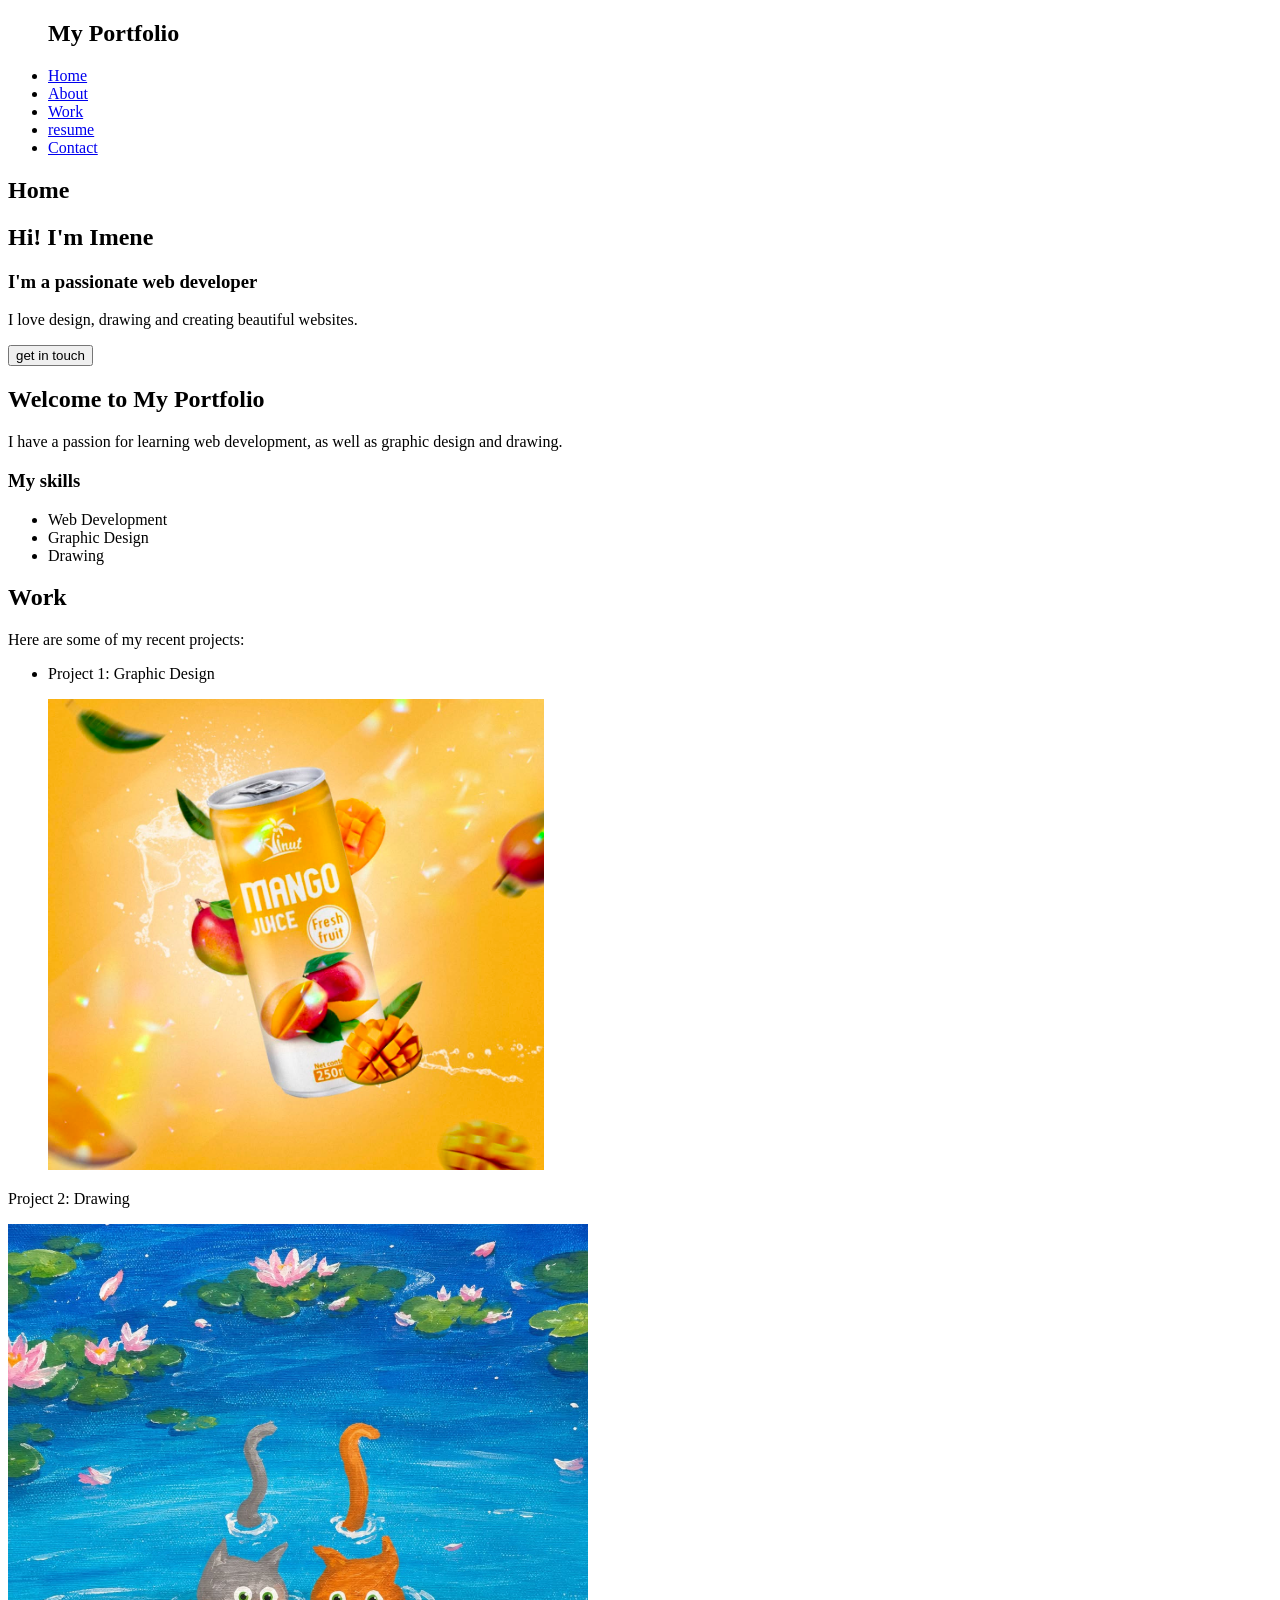
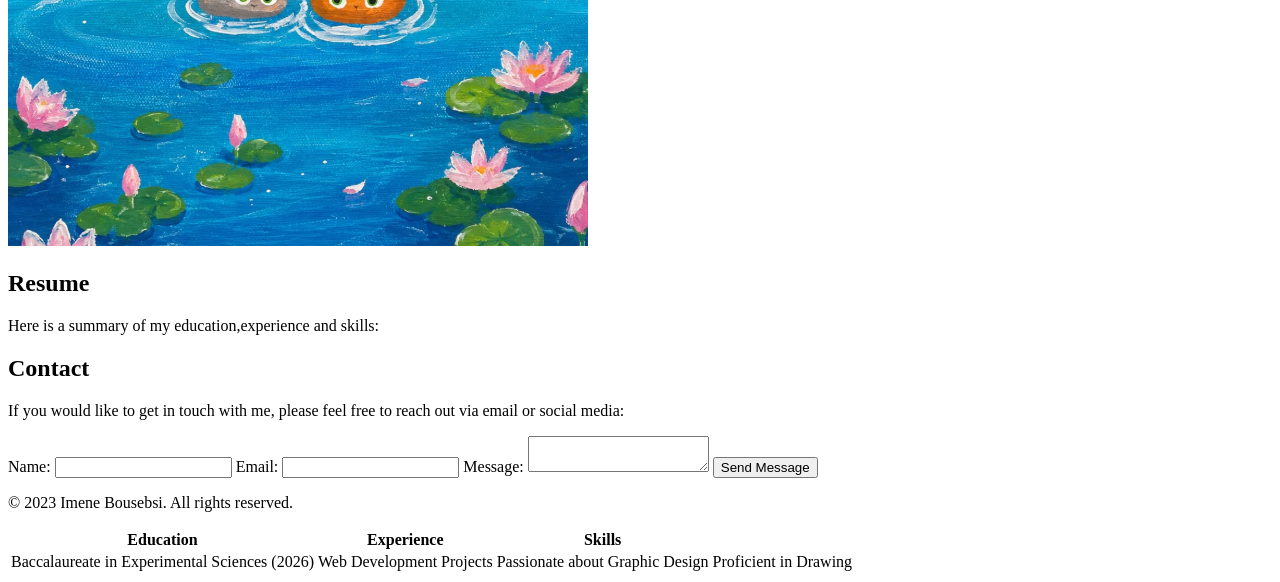
==== html.project.1/index.html @ 0d36a6d7 "Add initial portfolio website structure with sections for Home, Work, Resume, and Contact" ====
<!doctype html>
<html lang="en">
  <head>
    <meta charset="UTF-8" />
    <meta name="viewport" content="width=device-width, initial-scale=1.0" />
    <title>My Portfolio</title>
  </head>
  <body>
    <header>
      <nav>
        <ul>
          <h1>My Portfolio</h1>
          <li><a href="#">Home</a></li>
          <li><a href="#">About</a></li>
          <li><a href="#">Work</a></li>
          <li><a href="#">resume</a></li>
          <li><a href="#">Contact</a></li>
        </ul>
      </nav>
    </header>
    <main>
      <section>
        <h2>Home</h2>
        <h2>Hi! I'm Imene</h2>
        <h3>I'm a passionate web developer</h3>
        <p>I love design, drawing and creating beautiful websites.</p>
        <button>get in touch</button>
      </section>

      <section>
        <h2>Welcome to My Portfolio</h2>
        <p>I have a passion for learning web development, as well as graphic design and drawing.

        </p>
        <h3>My skills</h3>
        <ul>
          <li>Web Development</li>
          <li>Graphic Design</li>
          <li>Drawing</li>
        </ul>
      </section>
      <section>
        <h2>Work</h2>
        <article>
          <p>Here are some of my recent projects:</p>
          <ul>
            <li>
              <p>Project 1: Graphic Design</p>
              <img src="design.png" alt="Graphic Design Project" />
            </li>
          </ul>
          <p>Project 2: Drawing</p>
          <img src="drawing.png" alt="Drawing Project" />
        </article>
      </section>
      <section>
        <h2>Resume</h2>
        <p>Here is a summary of my education,experience and skills:</p>
        
          <table>
            
            <thead>
              <th>Education</th>
              <th>Experience</th>
              <th>Skills</th>
            </thead>
            <tr>
              <td>Baccalaureate in Experimental Sciences (2026)</td>
              <td>Web Development Projects</td>
              <td>Passionate about Graphic Design</td>
              <td>Proficient in Drawing</td>
            </tr>
      </section>
      <section>
        <h2>Contact</h2>
        <p>If you would like to get in touch with me, please feel free to reach out via email or social media:</p>
        <form>
          <label for="name">Name:</label>
          <input type="text" id="name" name="name" required="imen bousebsi">
          
          <label for="email">Email:</label>
          <input type="email" id="email" name="email" required>
          
          <label for="message">Message:</label>
          <textarea id="message" name="message" required></textarea>
          
          <button type="submit">Send Message</button>
        </form>
      </section>
    </main>
    <footer>
      <p>&copy; 2023 Imene Bousebsi. All rights reserved.</p>
    </footer>
  </body>
</html>
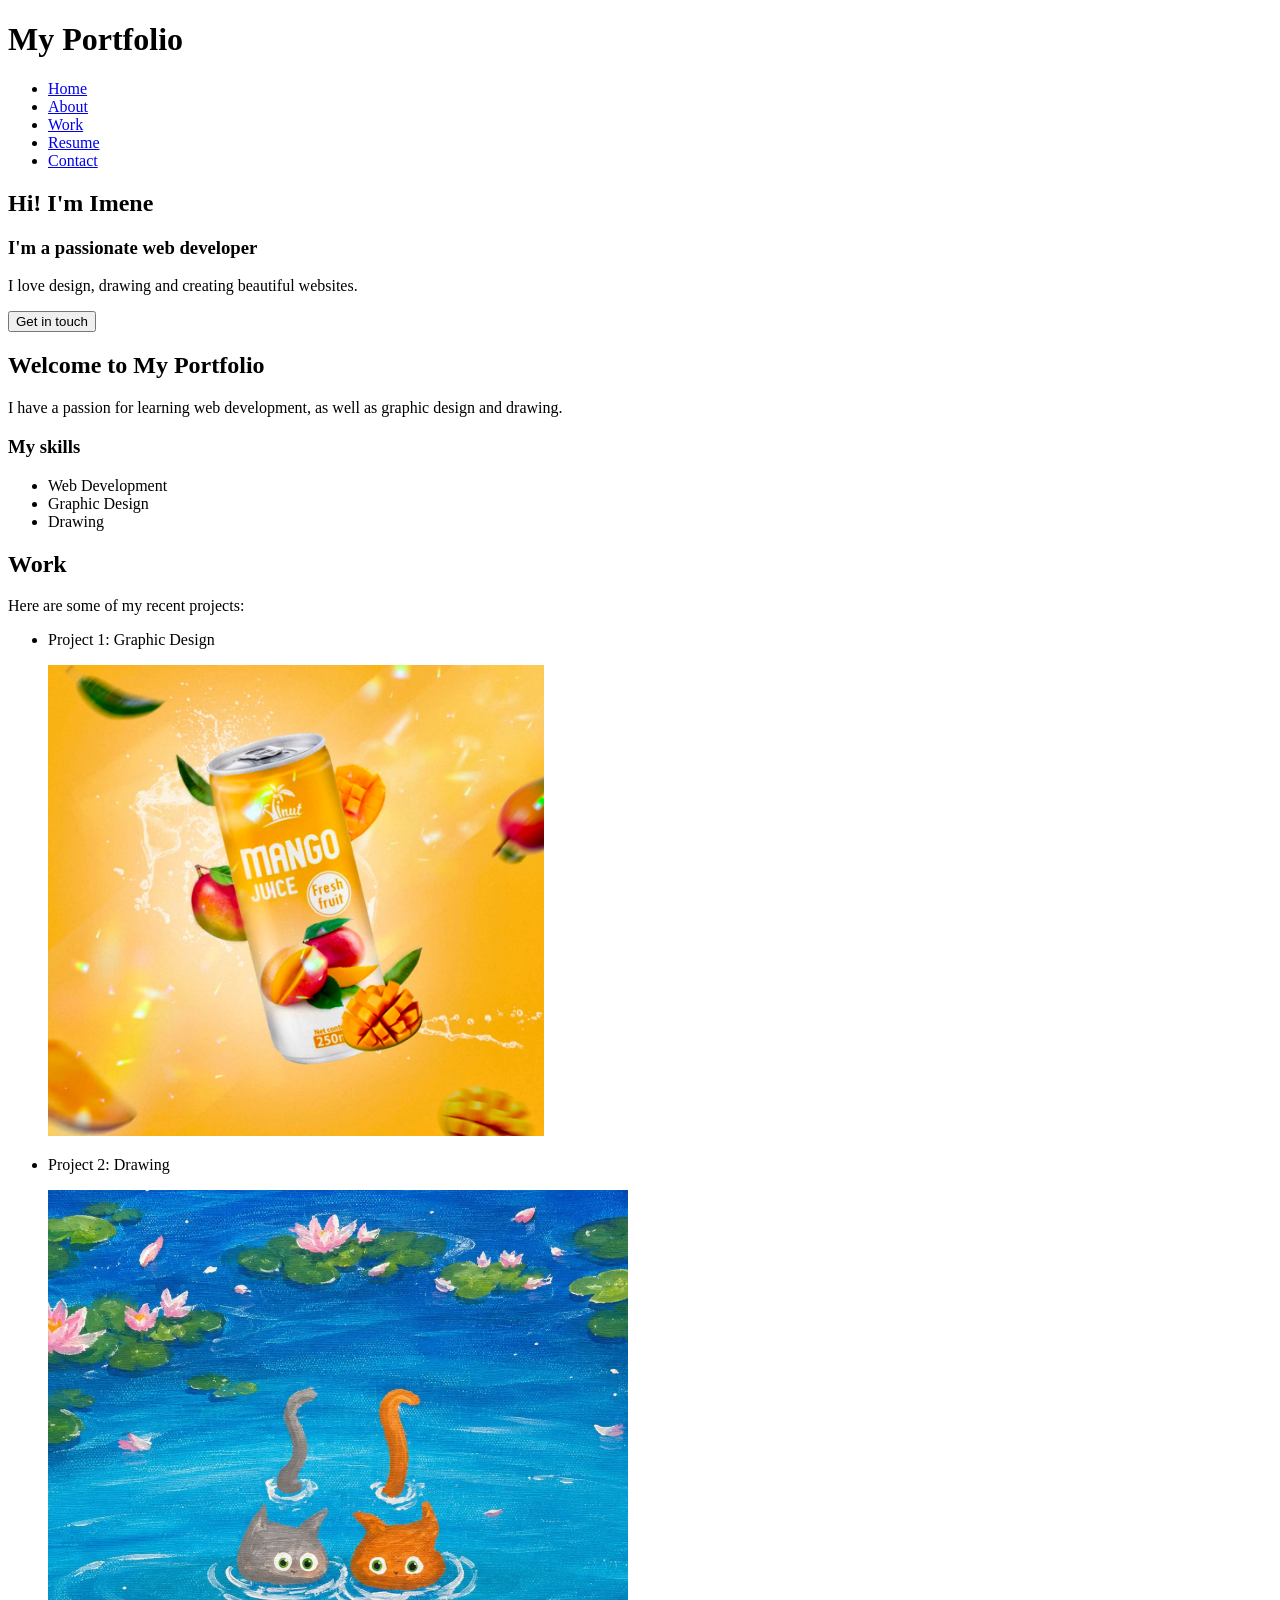
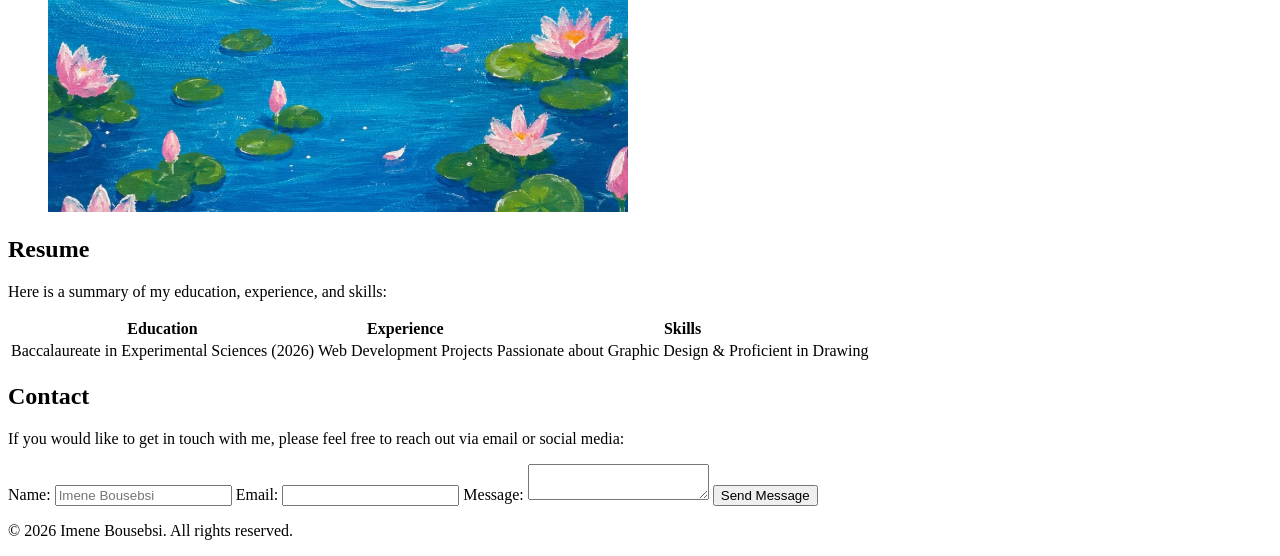
==== commit dfced3ad: "Refactor index.html for improved structure and consistency, including section IDs and updated conten" ====
--- a/html.project.1/index.html
+++ b/html.project.1/index.html
@@ -7,30 +7,33 @@
   </head>
   <body>
     <header>
+      <h1>My Portfolio</h1>
       <nav>
         <ul>
-          <h1>My Portfolio</h1>
-          <li><a href="#">Home</a></li>
-          <li><a href="#">About</a></li>
-          <li><a href="#">Work</a></li>
-          <li><a href="#">resume</a></li>
-          <li><a href="#">Contact</a></li>
+          <li><a href="#home">Home</a></li>
+          <li><a href="#about">About</a></li>
+          <li><a href="#work">Work</a></li>
+          <li><a href="#resume">Resume</a></li>
+          <li><a href="#contact">Contact</a></li>
         </ul>
       </nav>
     </header>
+
     <main>
-      <section>
-        <h2>Home</h2>
+      <!-- Home Section -->
+      <section id="home">
         <h2>Hi! I'm Imene</h2>
         <h3>I'm a passionate web developer</h3>
         <p>I love design, drawing and creating beautiful websites.</p>
-        <button>get in touch</button>
+        <button type="button">Get in touch</button>
       </section>
 
-      <section>
+      <!-- About Section -->
+      <section id="about">
         <h2>Welcome to My Portfolio</h2>
-        <p>I have a passion for learning web development, as well as graphic design and drawing.
-
+        <p>
+          I have a passion for learning web development, as well as graphic
+          design and drawing.
         </p>
         <h3>My skills</h3>
         <ul>
@@ -39,57 +42,75 @@
           <li>Drawing</li>
         </ul>
       </section>
-      <section>
+
+      <!-- Work Section -->
+      <section id="work">
         <h2>Work</h2>
-        <article>
-          <p>Here are some of my recent projects:</p>
-          <ul>
-            <li>
-              <p>Project 1: Graphic Design</p>
-              <img src="design.png" alt="Graphic Design Project" />
-            </li>
-          </ul>
-          <p>Project 2: Drawing</p>
-          <img src="drawing.png" alt="Drawing Project" />
-        </article>
+        <p>Here are some of my recent projects:</p>
+        <ul>
+          <li>
+            <p>Project 1: Graphic Design</p>
+            <img src="design.png" alt="Graphic Design Project" />
+          </li>
+          <li>
+            <p>Project 2: Drawing</p>
+            <img src="drawing.png" alt="Drawing Project" />
+          </li>
+        </ul>
       </section>
-      <section>
+
+      <!-- Resume Section -->
+      <section id="resume">
         <h2>Resume</h2>
-        <p>Here is a summary of my education,experience and skills:</p>
-        
-          <table>
-            
-            <thead>
+        <p>Here is a summary of my education, experience, and skills:</p>
+        <table>
+          <thead>
+            <tr>
               <th>Education</th>
               <th>Experience</th>
               <th>Skills</th>
-            </thead>
+            </tr>
+          </thead>
+          <tbody>
             <tr>
               <td>Baccalaureate in Experimental Sciences (2026)</td>
               <td>Web Development Projects</td>
-              <td>Passionate about Graphic Design</td>
-              <td>Proficient in Drawing</td>
+              <td>Passionate about Graphic Design & Proficient in Drawing</td>
             </tr>
+          </tbody>
+        </table>
       </section>
-      <section>
+
+      <!-- Contact Section -->
+      <section id="contact">
         <h2>Contact</h2>
-        <p>If you would like to get in touch with me, please feel free to reach out via email or social media:</p>
+        <p>
+          If you would like to get in touch with me, please feel free to reach
+          out via email or social media:
+        </p>
         <form>
           <label for="name">Name:</label>
-          <input type="text" id="name" name="name" required="imen bousebsi">
-          
+          <input
+            type="text"
+            id="name"
+            name="name"
+            placeholder="Imene Bousebsi"
+            required
+          />
+
           <label for="email">Email:</label>
-          <input type="email" id="email" name="email" required>
-          
+          <input type="email" id="email" name="email" required />
+
           <label for="message">Message:</label>
           <textarea id="message" name="message" required></textarea>
-          
+
           <button type="submit">Send Message</button>
         </form>
       </section>
     </main>
+
     <footer>
-      <p>&copy; 2023 Imene Bousebsi. All rights reserved.</p>
+      <p>&copy; 2026 Imene Bousebsi. All rights reserved.</p>
     </footer>
   </body>
 </html>
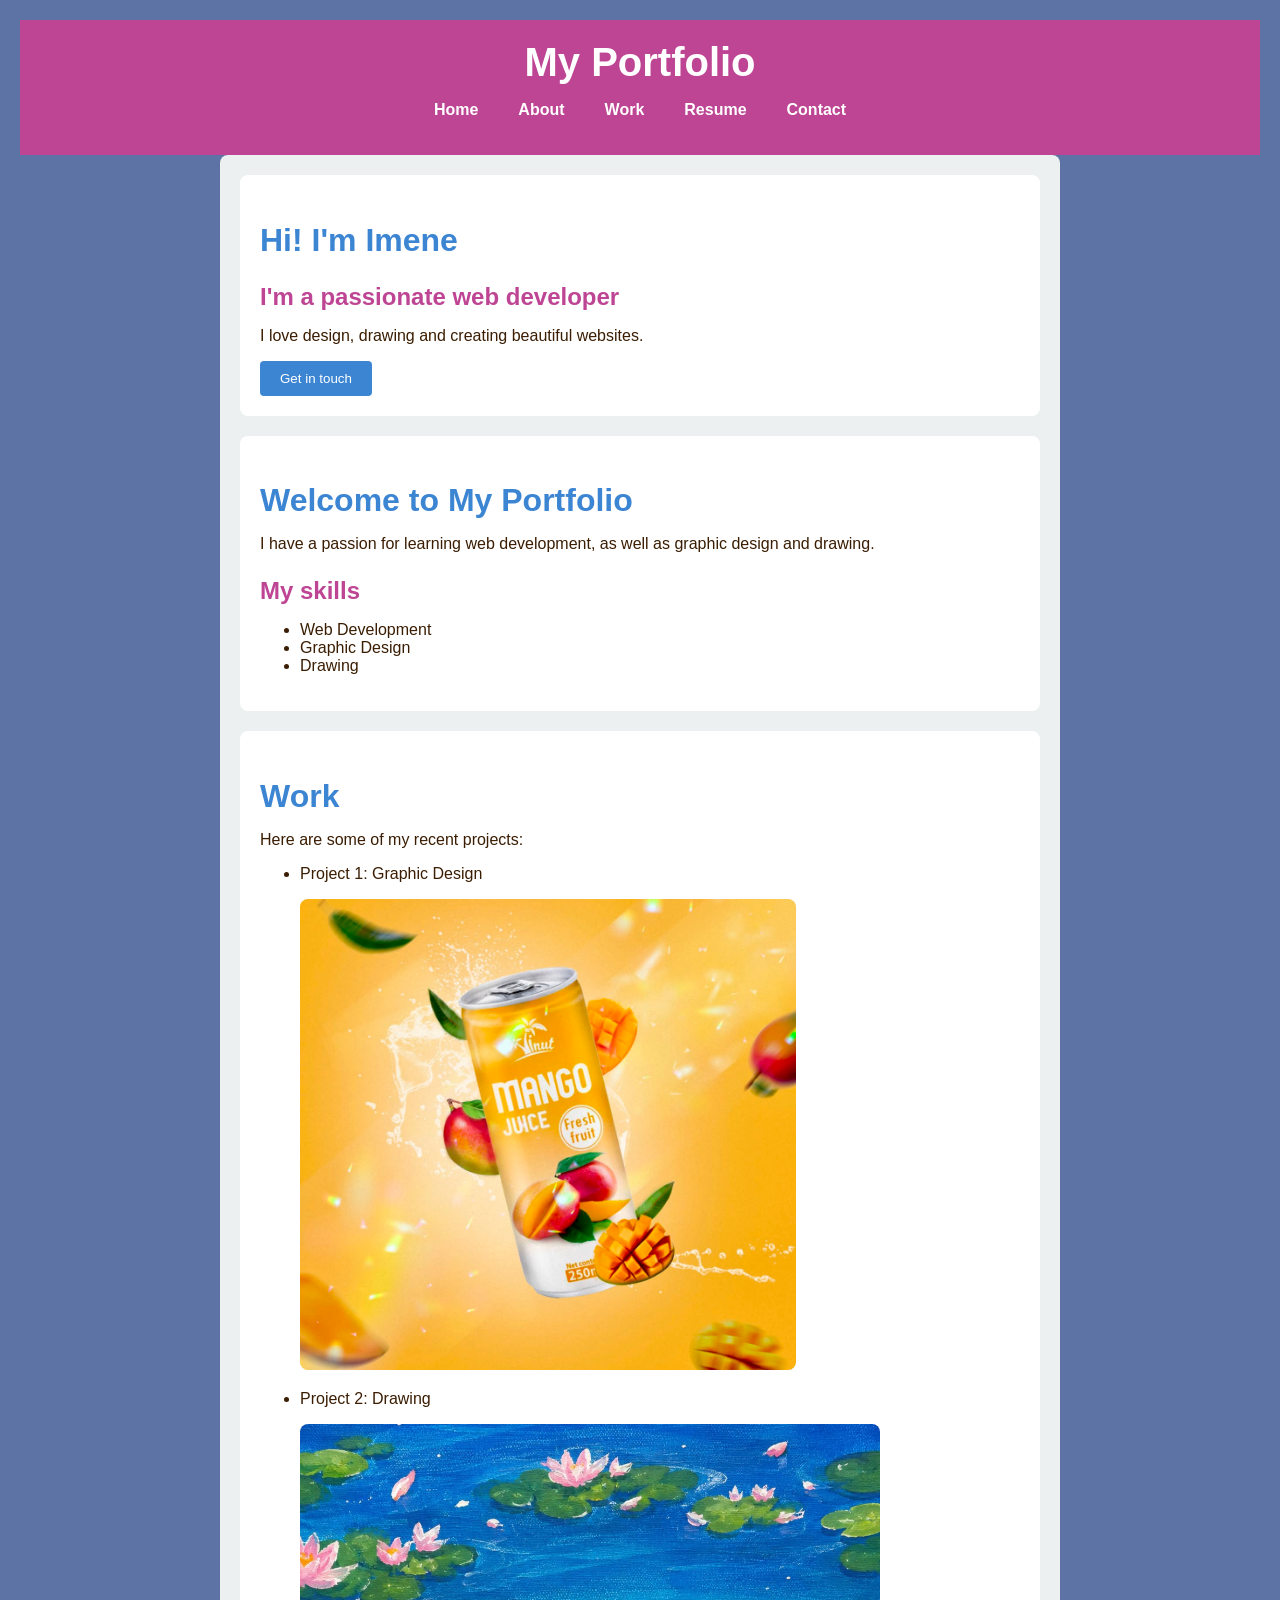
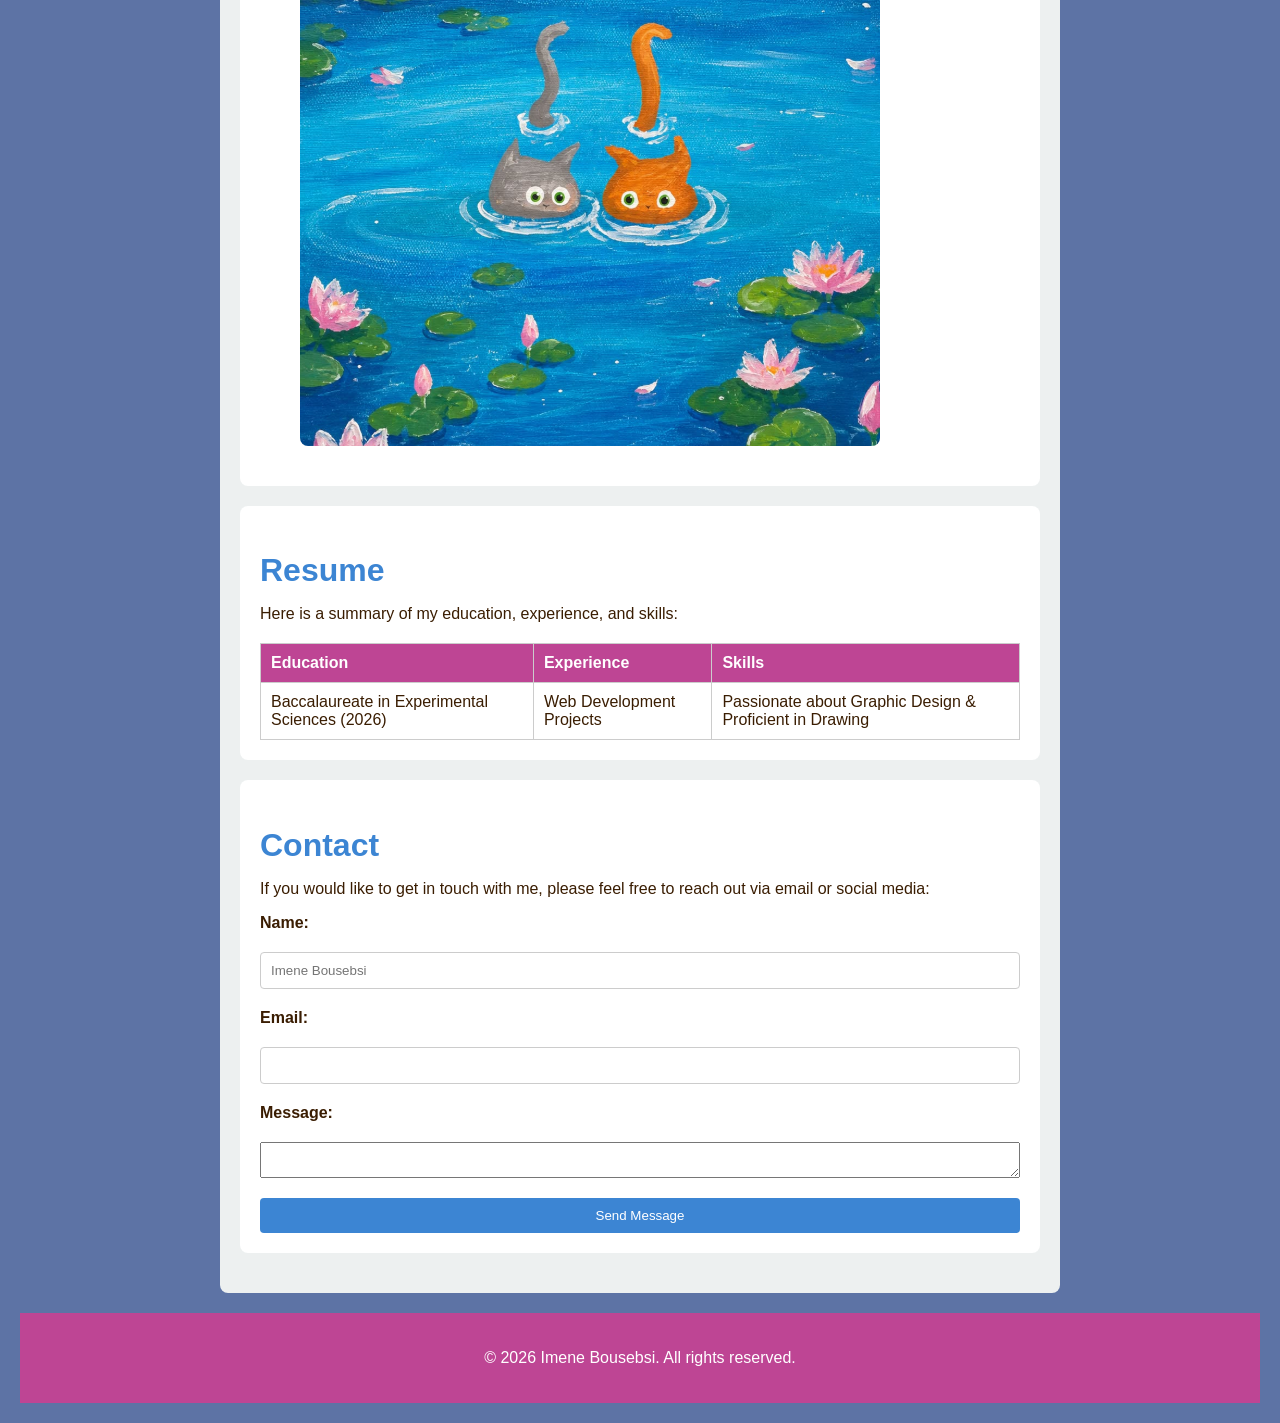
==== commit fde46b4c: "Add initial CSS styles for portfolio layout and design" ====
--- a/html.project.1/index.html
+++ b/html.project.1/index.html
@@ -4,6 +4,7 @@
     <meta charset="UTF-8" />
     <meta name="viewport" content="width=device-width, initial-scale=1.0" />
     <title>My Portfolio</title>
+    <link rel="stylesheet" href="style.css" />
   </head>
   <body>
     <header>
--- a/html.project.1/style.css
+++ b/html.project.1/style.css
@@ -0,0 +1,114 @@
+body {
+  font-family: Arial, sans-serif;
+  background-color: #5d73a5;
+  color: #3a1d02;
+  margin: 10px;
+  padding: 10px;
+}
+main {
+  max-width: 800px;
+  margin: 0 auto;
+  padding: 20px;
+  background-color: #edf0f0;
+  border-radius: 8px;
+}
+
+section {
+  background-color: #ffffff;
+  margin-bottom: 20px;
+  padding: 20px;
+  border-radius: 8px;
+}
+h2 {
+  color: #3c85d3;
+  font-size: 2em;
+  margin-bottom: 15px;
+}
+h3 {
+  color: #be4594;
+  font-size: 1.5em;
+  margin-bottom: 10px;
+}
+
+header {
+  background-color: #be4594;
+  color: #ffffff;
+  padding: 20px;
+  text-align: center;
+}
+header h1 {
+  margin: 0;
+  font-size: 2.5em;
+}
+nav ul {
+  list-style-type: none;
+  padding: 0;
+  display: flex;
+  justify-content: center;
+  gap: 20px;
+}
+nav li {
+  display: inline;
+  margin: 0 10px;
+}
+nav a {
+  color: #ffffff;
+  text-decoration: dashed;
+  font-weight: bold;
+}
+nav a:hover {
+  color: #be4594;
+}
+button {
+  background-color: #3c85d3;
+  color: #ffffff;
+  border: none;
+  padding: 10px 20px;
+  border-radius: 4px;
+  cursor: pointer;
+}
+button:hover {
+  background-color: #eab1d6;
+}
+img {
+  max-width: 100%;
+  height: auto;
+  border-radius: 8px;
+}
+table {
+  width: 100%;
+  border-collapse: collapse;
+  margin-top: 20px;
+}
+table th,
+table td {
+  border: 1px solid #ccc;
+  padding: 10px;
+  text-align: left;
+}
+table th {
+  background-color: #be4594;
+  color: #ffffff;
+}
+form {
+  display: flex;
+  flex-direction: column;
+  gap: 20px;
+}
+label {
+  font-weight: bold;
+}
+input[type="text"],
+input[type="email"],
+input[type="tel"] {
+  padding: 10px;
+  border: 1px solid #ccc;
+  border-radius: 4px;
+}
+footer {
+  background-color: #be4594;
+  color: #ffffff;
+  text-align: center;
+  padding: 20px;
+  margin-top: 20px;
+}
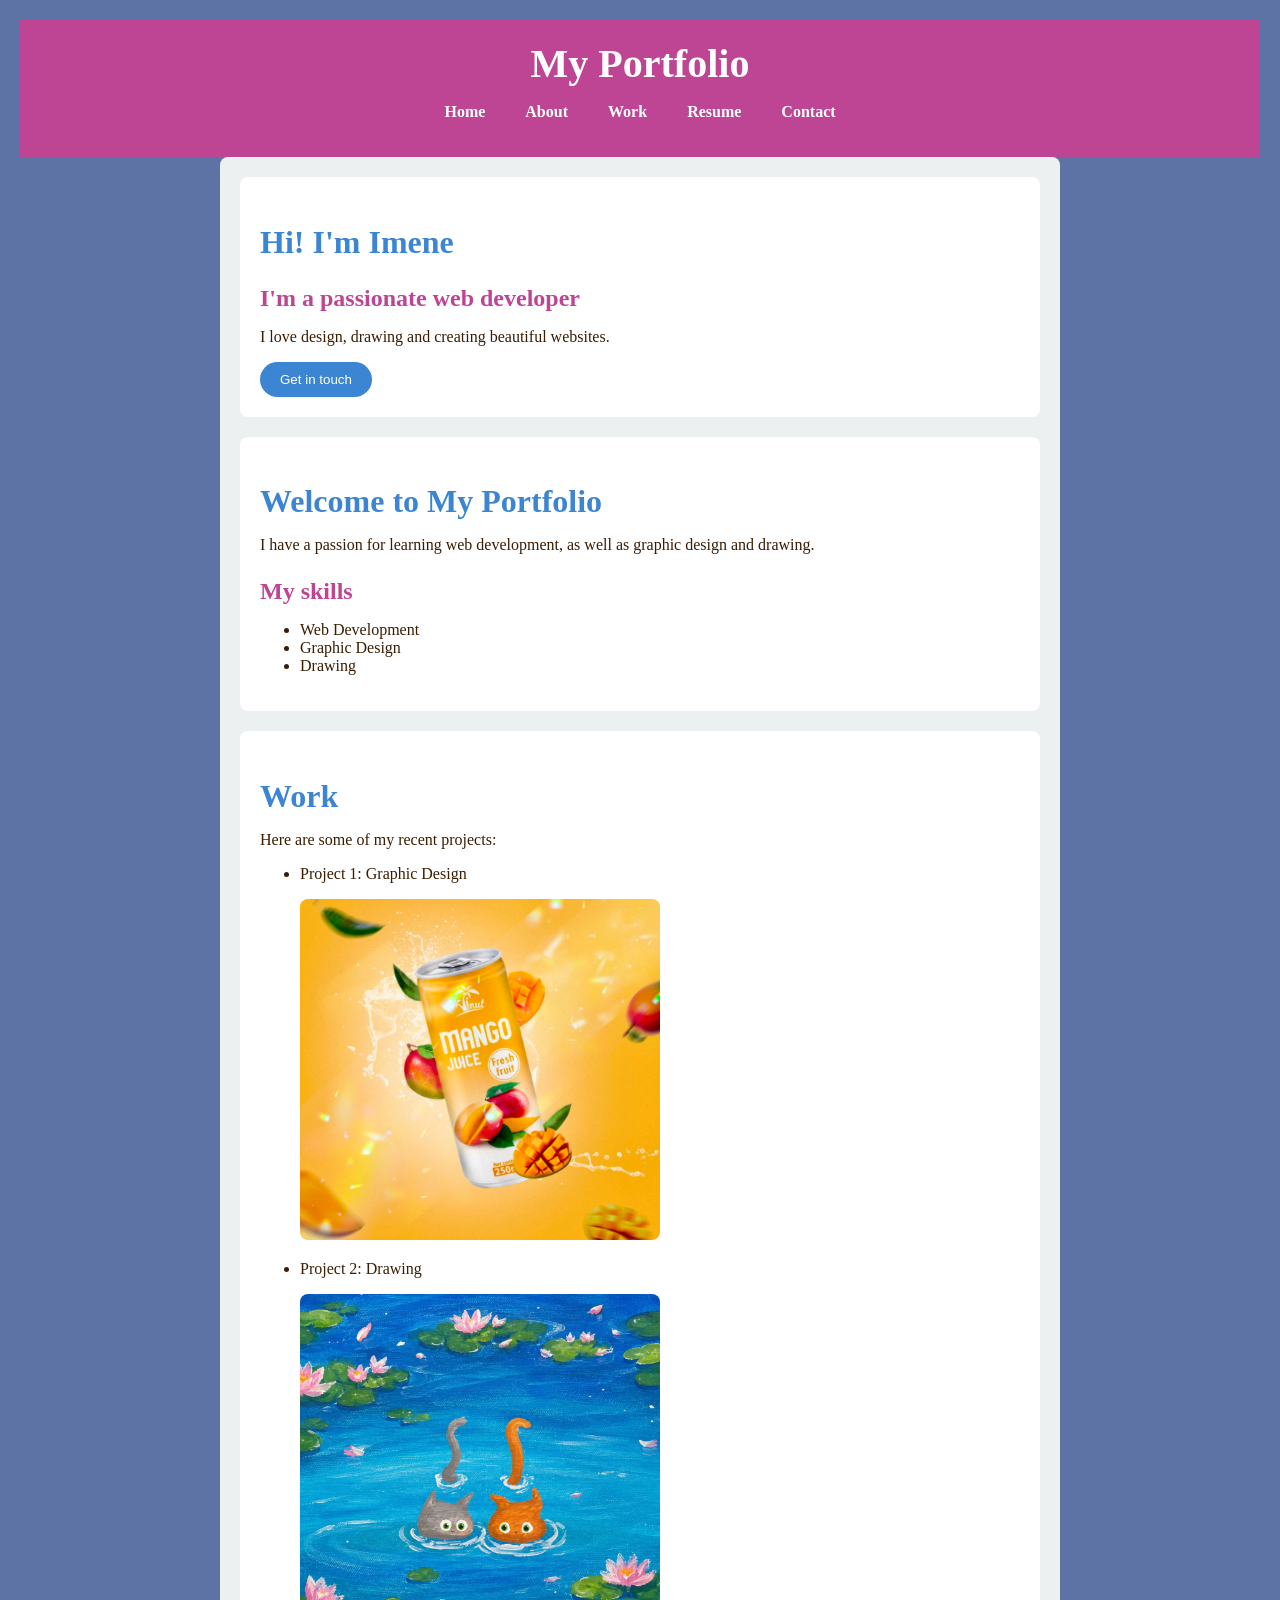
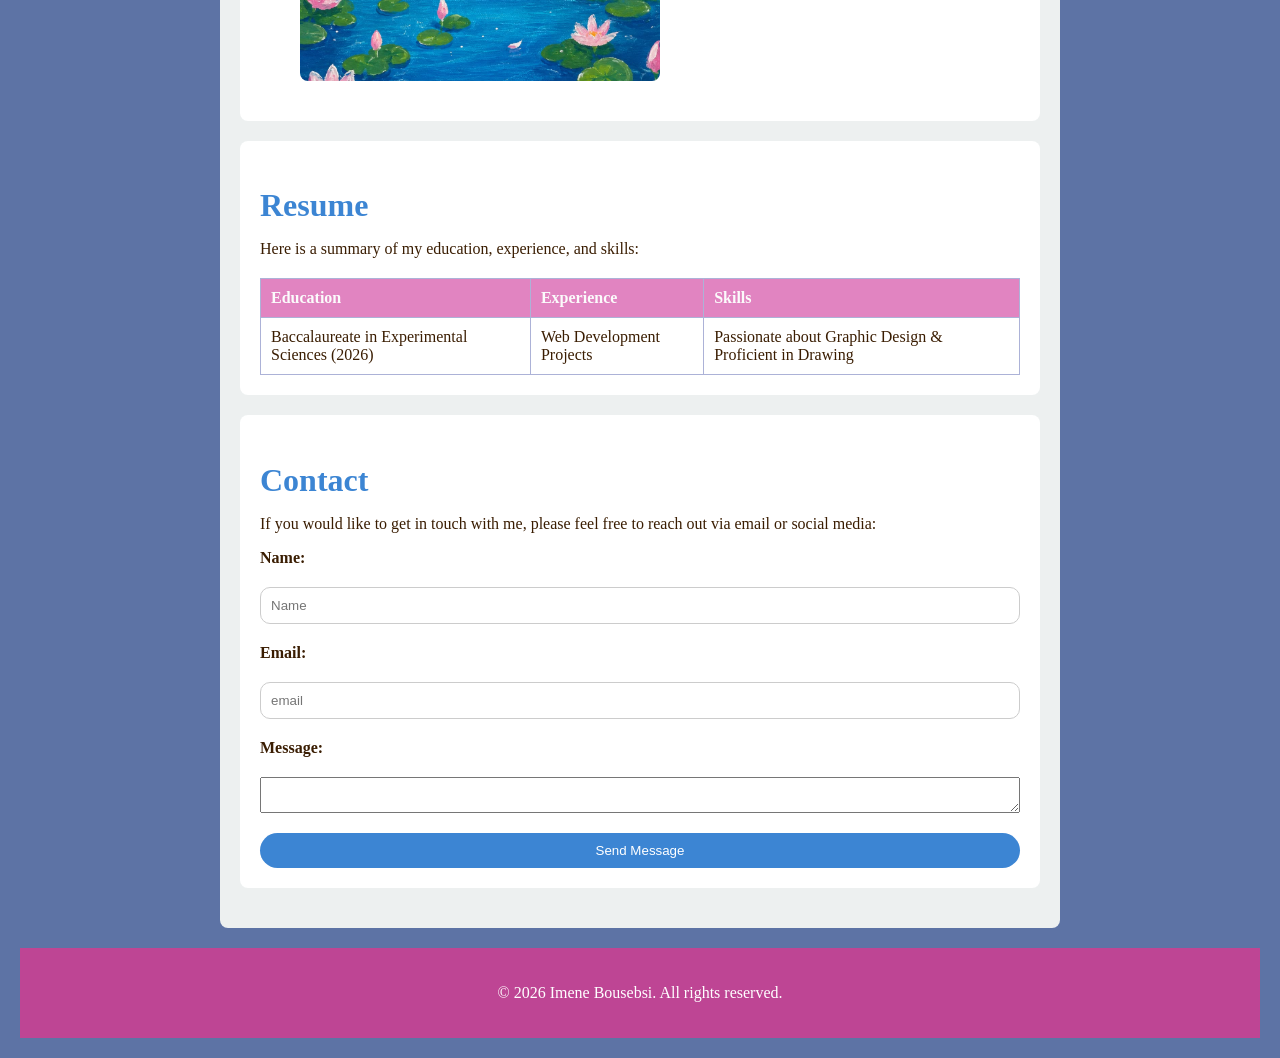
==== commit 208bceb7: "Update form placeholders and enhance CSS styles for improved UI" ====
--- a/html.project.1/index.html
+++ b/html.project.1/index.html
@@ -95,12 +95,18 @@
             type="text"
             id="name"
             name="name"
-            placeholder="Imene Bousebsi"
+            placeholder="Name"
             required
           />
 
           <label for="email">Email:</label>
-          <input type="email" id="email" name="email" required />
+          <input
+            type="email"
+            id="email"
+            name="email"
+            required
+            placeholder="email"
+          />
 
           <label for="message">Message:</label>
           <textarea id="message" name="message" required></textarea>
--- a/html.project.1/style.css
+++ b/html.project.1/style.css
@@ -1,4 +1,6 @@
-body {
+body {<link rel="preconnect" href="https://fonts.googleapis.com">
+<link rel="preconnect" href="https://fonts.gstatic.com" crossorigin>
+<link href="https://fonts.googleapis.com/css2?family=Oswald:wght@200..700&family=Roboto:ital,wght@0,100..900;1,100..900&display=swap" rel="stylesheet">
   font-family: Arial, sans-serif;
   background-color: #5d73a5;
   color: #3a1d02;
@@ -57,21 +59,21 @@
   font-weight: bold;
 }
 nav a:hover {
-  color: #be4594;
+  color: #ffaedf;
 }
 button {
   background-color: #3c85d3;
   color: #ffffff;
   border: none;
   padding: 10px 20px;
-  border-radius: 4px;
+  border-radius: 20px;
   cursor: pointer;
 }
 button:hover {
   background-color: #eab1d6;
 }
 img {
-  max-width: 100%;
+  max-width: 50%;
   height: auto;
   border-radius: 8px;
 }
@@ -82,13 +84,13 @@
 }
 table th,
 table td {
-  border: 1px solid #ccc;
+  border: 1px solid #acb2d7;
   padding: 10px;
   text-align: left;
 }
 table th {
-  background-color: #be4594;
-  color: #ffffff;
+  background-color: #e184c1;
+  color: #fbfbfb;
 }
 form {
   display: flex;
@@ -103,7 +105,7 @@
 input[type="tel"] {
   padding: 10px;
   border: 1px solid #ccc;
-  border-radius: 4px;
+  border-radius: 10px;
 }
 footer {
   background-color: #be4594;
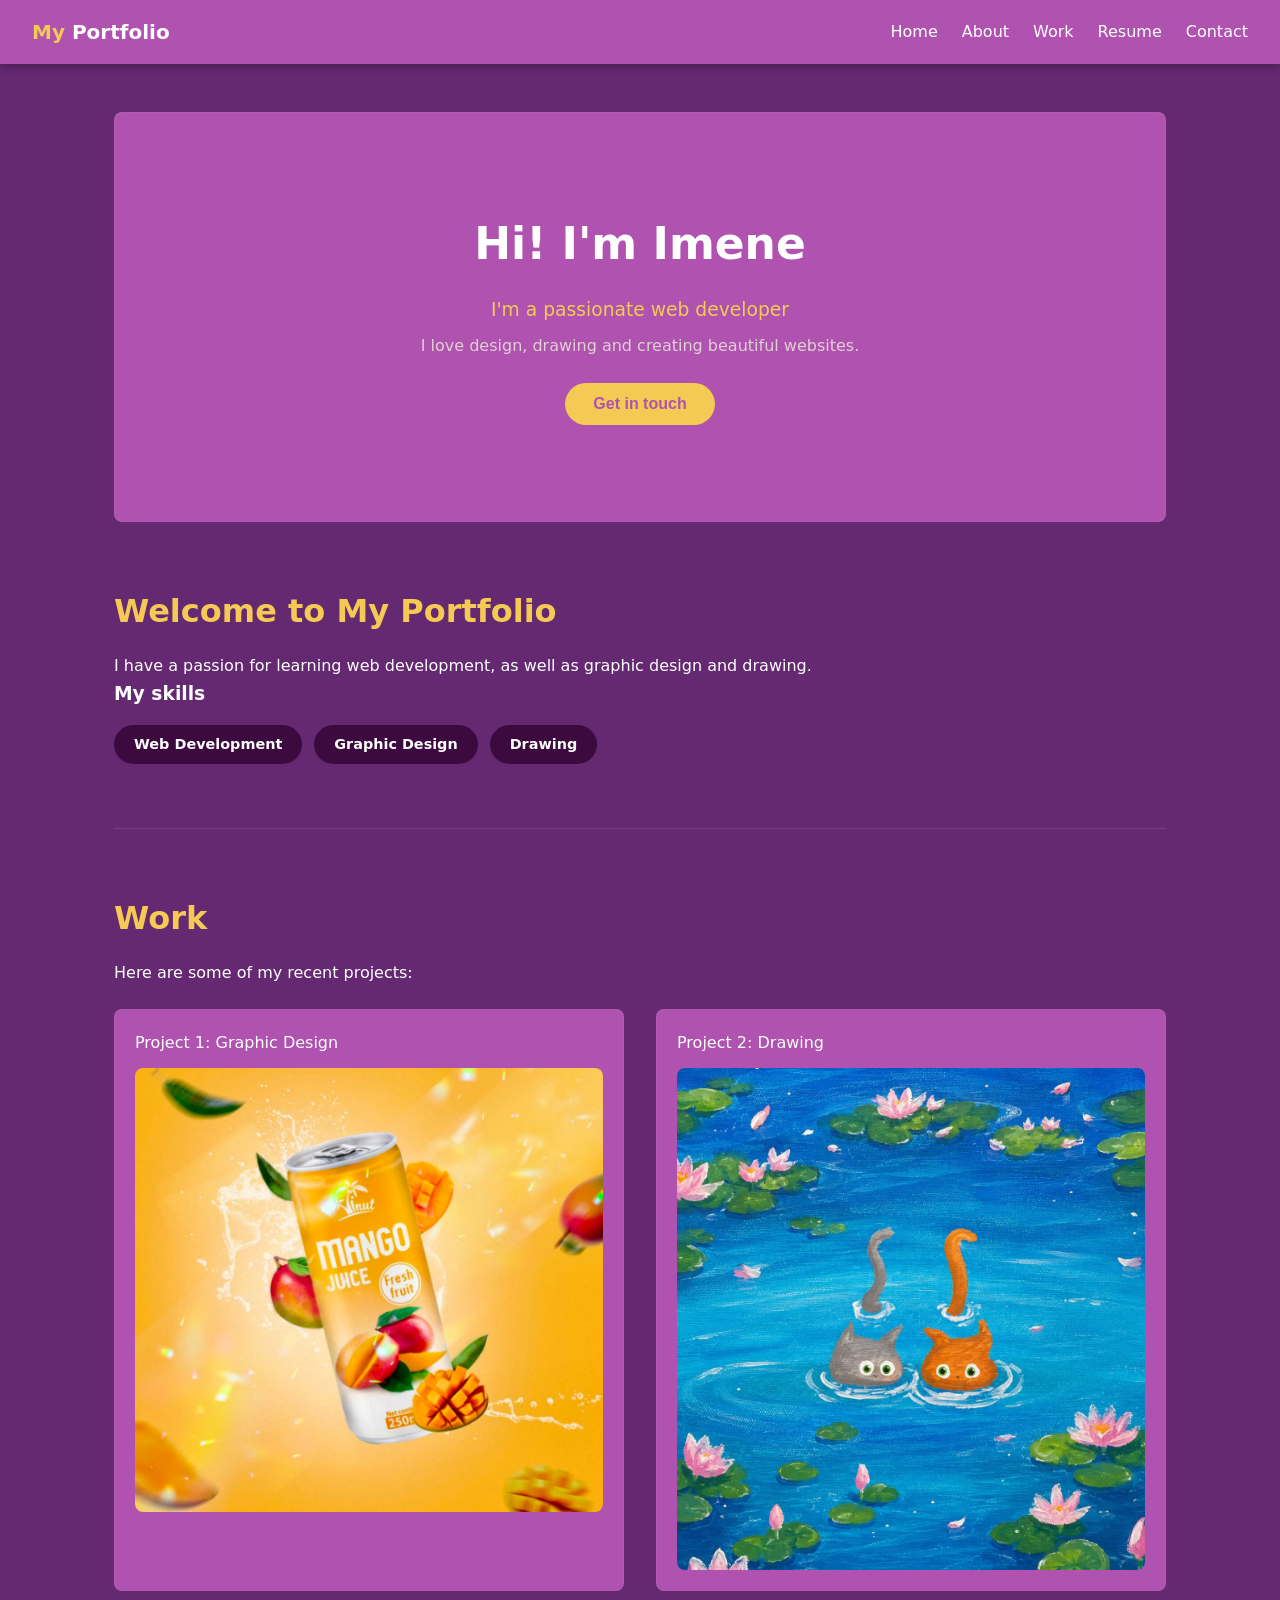
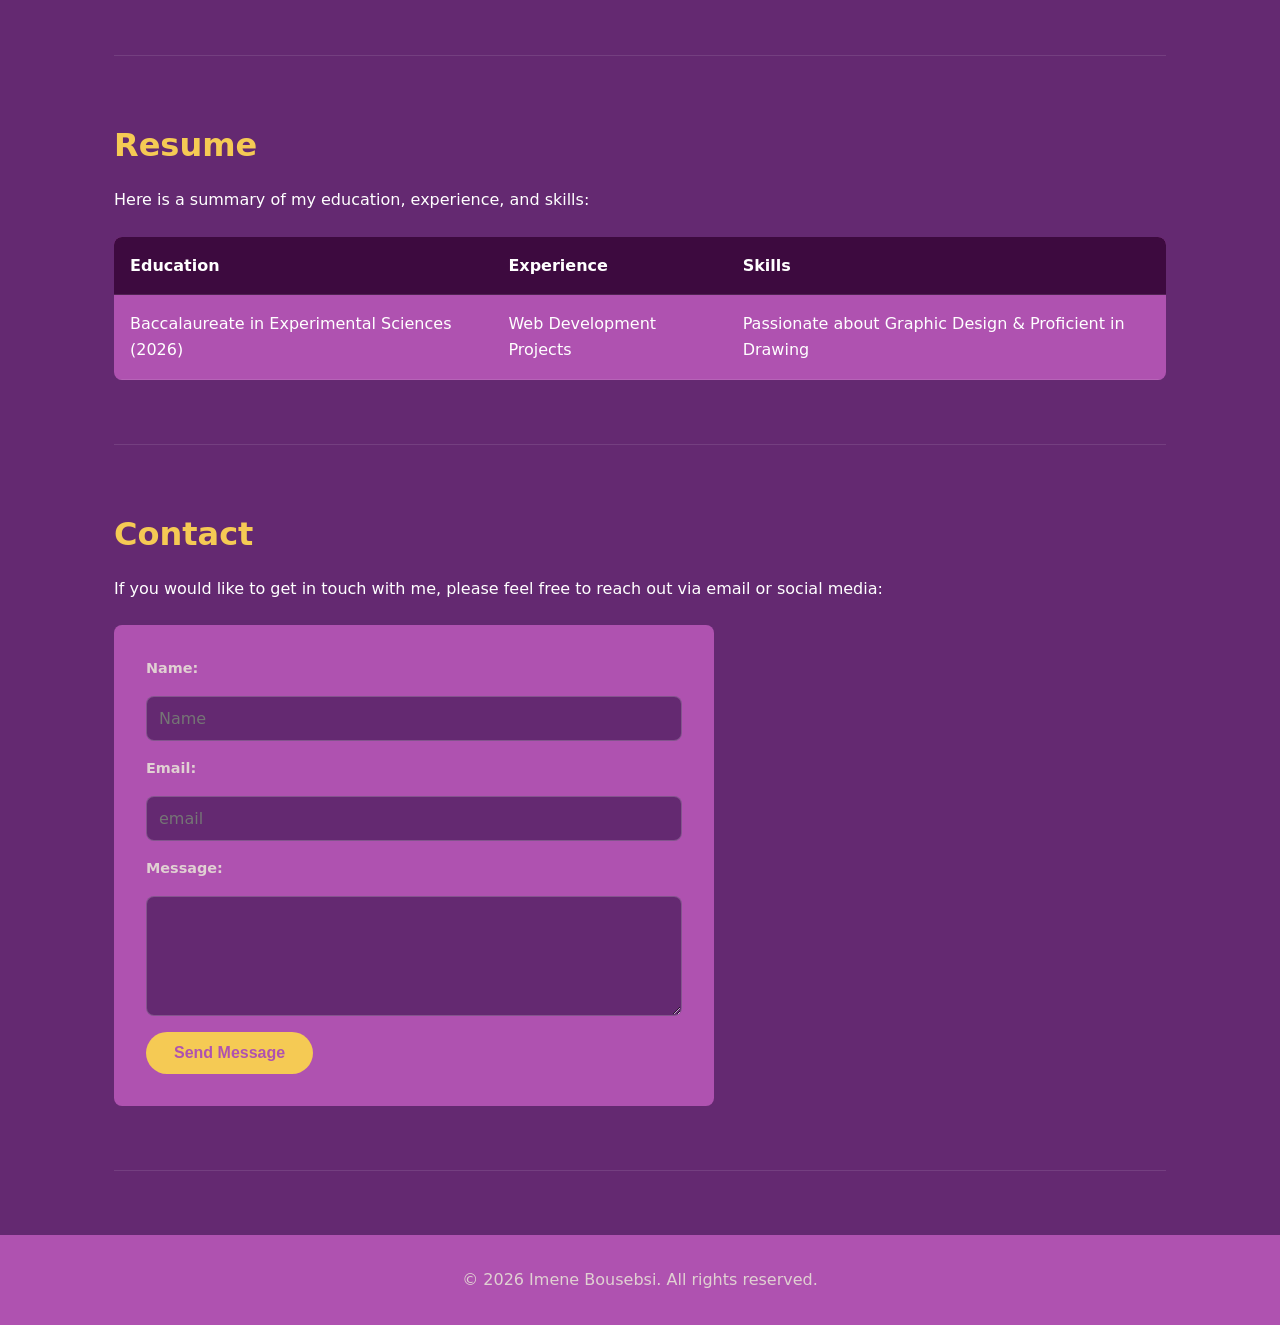
==== commit 05a138b8: "Refactor index.html and style.css for improved layout, accessibility, and design consistency" ====
--- a/html.project.1/index.html
+++ b/html.project.1/index.html
@@ -4,11 +4,17 @@
     <meta charset="UTF-8" />
     <meta name="viewport" content="width=device-width, initial-scale=1.0" />
     <title>My Portfolio</title>
+
     <link rel="stylesheet" href="style.css" />
   </head>
   <body>
+    <!--navbar-->
     <header>
-      <h1>My Portfolio</h1>
+      <!-- logo -->
+      <a href="/">
+        <span>My</span>
+        <span>Portfolio</span>
+      </a>
       <nav>
         <ul>
           <li><a href="#home">Home</a></li>
@@ -21,7 +27,7 @@
     </header>
 
     <main>
-      <!-- Home Section -->
+      <!-- Hero Section -->
       <section id="home">
         <h2>Hi! I'm Imene</h2>
         <h3>I'm a passionate web developer</h3>
--- a/html.project.1/style.css
+++ b/html.project.1/style.css
@@ -1,116 +1,260 @@
-body {<link rel="preconnect" href="https://fonts.googleapis.com">
-<link rel="preconnect" href="https://fonts.gstatic.com" crossorigin>
-<link href="https://fonts.googleapis.com/css2?family=Oswald:wght@200..700&family=Roboto:ital,wght@0,100..900;1,100..900&display=swap" rel="stylesheet">
-  font-family: Arial, sans-serif;
-  background-color: #5d73a5;
-  color: #3a1d02;
-  margin: 10px;
-  padding: 10px;
-}
+/* CSS Variables & Theme Setup */
+:root {
+  /* Colors */
+  --color-primary: #642971; /* Deep Burgundy */
+  --color-second: #3d0a3f; /* Lighter Burgundy / Wine */
+  --color-accent: #f5ca54; /* Warm Gold accent for highlights */
+  --color-text: #ffffff; /* Light text for high contrast */
+  --color-text-muted: #e0d0d2;
+  --color-card-bg: #af52b0; /* Darker background for cards */
+
+  /* Border Radius */
+  --radius-sm: 8px;
+  --radius-pill: 36px;
+
+  /* Layout & Transitions */
+  --max-width: 1100px;
+  --transition: all 0.3s ease;
+}
+
+/* Base Styles */
+* {
+  box-sizing: border-box;
+  margin: 0;
+  padding: 0;
+}
+
+body {
+  font-family:
+    system-ui,
+    -apple-system,
+    BlinkMacSystemFont,
+    "Segoe UI",
+    Roboto,
+    sans-serif;
+  color: var(--color-text);
+  background-color: var(--color-primary);
+  line-height: 1.6;
+}
+
+/* Header & Navigation */
+header {
+  background-color: var(--color-card-bg);
+  box-shadow: 0 2px 10px rgba(0, 0, 0, 0.3);
+  position: sticky;
+  top: 0;
+  z-index: 100;
+  display: flex;
+  justify-content: space-between;
+  align-items: center;
+  padding: 1rem 2rem;
+}
+
+header a {
+  text-decoration: none;
+  color: var(--color-text);
+  font-weight: 700;
+  font-size: 1.25rem;
+}
+
+header a span:first-child {
+  color: var(--color-accent);
+}
+
+nav ul {
+  display: flex;
+  list-style: none;
+  gap: 1.5rem;
+}
+
+nav a {
+  color: var(--color-text);
+  text-decoration: none;
+  font-size: 1rem;
+  font-weight: 500;
+  transition: var(--transition);
+}
+
+nav a:hover {
+  color: var(--color-accent);
+}
+
+/* Main Layout */
 main {
-  max-width: 800px;
+  max-width: var(--max-width);
   margin: 0 auto;
-  padding: 20px;
-  background-color: #edf0f0;
-  border-radius: 8px;
+  padding: 2rem 1.5rem;
 }
 
 section {
+  padding: 4rem 0;
+  border-bottom: 1px solid rgba(255, 255, 255, 0.1);
+}
+
+h2 {
+  font-size: 2rem;
+  margin-bottom: 1rem;
+  color: var(--color-accent);
+}
+
+/* Hero Section */
+#home {
+  text-align: center;
+  padding: 6rem 1rem;
+  background-color: var(--color-card-bg);
+  border-radius: var(--radius-sm);
+  margin-top: 1rem;
+  border: 1px solid rgba(255, 255, 255, 0.05);
+}
+
+#home h2 {
+  font-size: 2.75rem;
+  color: var(--color-text);
+}
+
+#home h3 {
+  color: var(--color-accent);
+  font-weight: 500;
+  margin-bottom: 0.5rem;
+}
+
+#home p {
+  color: var(--color-text-muted);
+  margin-bottom: 1.5rem;
+}
+
+/* Buttons */
+button {
+  background-color: var(--color-accent);
+  color: var(--color-card-bg);
+  border: none;
+  padding: 0.75rem 1.75rem;
+  font-size: 1rem;
+  font-weight: 700;
+  border-radius: var(--radius-pill);
+  cursor: pointer;
+  transition: var(--transition);
+}
+
+button:hover {
+  transform: translateY(-2px);
   background-color: #ffffff;
-  margin-bottom: 20px;
-  padding: 20px;
-  border-radius: 8px;
-}
-h2 {
-  color: #3c85d3;
-  font-size: 2em;
-  margin-bottom: 15px;
-}
-h3 {
-  color: #be4594;
-  font-size: 1.5em;
-  margin-bottom: 10px;
-}
-
-header {
-  background-color: #be4594;
-  color: #ffffff;
-  padding: 20px;
-  text-align: center;
-}
-header h1 {
-  margin: 0;
-  font-size: 2.5em;
-}
-nav ul {
-  list-style-type: none;
-  padding: 0;
-  display: flex;
-  justify-content: center;
-  gap: 20px;
-}
-nav li {
-  display: inline;
-  margin: 0 10px;
-}
-nav a {
-  color: #ffffff;
-  text-decoration: dashed;
-  font-weight: bold;
-}
-nav a:hover {
-  color: #ffaedf;
-}
-button {
-  background-color: #3c85d3;
-  color: #ffffff;
-  border: none;
-  padding: 10px 20px;
-  border-radius: 20px;
-  cursor: pointer;
-}
-button:hover {
-  background-color: #eab1d6;
-}
-img {
-  max-width: 50%;
+}
+
+/* About Section */
+#about ul {
+  display: flex;
+  gap: 0.75rem;
+  list-style: none;
+  margin-top: 1rem;
+}
+
+#about li {
+  background-color: var(--color-second);
+  color: var(--color-text);
+  padding: 0.5rem 1.25rem;
+  border-radius: var(--radius-pill);
+  font-weight: 600;
+  font-size: 0.9rem;
+}
+
+/* Work Section */
+#work ul {
+  display: grid;
+  grid-template-columns: repeat(auto-fit, minmax(280px, 1fr));
+  gap: 2rem;
+  list-style: none;
+  margin-top: 1.5rem;
+}
+
+#work li {
+  background-color: var(--color-card-bg);
+  padding: 1.25rem;
+  border-radius: var(--radius-sm);
+  border: 1px solid rgba(255, 255, 255, 0.05);
+}
+
+#work img {
+  width: 100%;
   height: auto;
-  border-radius: 8px;
-}
+  border-radius: var(--radius-sm);
+  margin-top: 0.75rem;
+  display: block;
+}
+
+/* Table Styles (Resume) */
 table {
   width: 100%;
   border-collapse: collapse;
-  margin-top: 20px;
-}
-table th,
-table td {
-  border: 1px solid #acb2d7;
-  padding: 10px;
+  margin-top: 1.5rem;
+  background-color: var(--color-card-bg);
+  border-radius: var(--radius-sm);
+  overflow: hidden;
+}
+
+th,
+td {
+  padding: 1rem;
   text-align: left;
-}
-table th {
-  background-color: #e184c1;
-  color: #fbfbfb;
-}
+  border-bottom: 1px solid rgba(255, 255, 255, 0.1);
+}
+
+th {
+  background-color: var(--color-second);
+  color: var(--color-text);
+  font-weight: 600;
+}
+
+/* Contact Form */
 form {
   display: flex;
   flex-direction: column;
-  gap: 20px;
-}
+  gap: 1rem;
+  max-width: 600px;
+  margin-top: 1.5rem;
+  background-color: var(--color-card-bg);
+  padding: 2rem;
+  border-radius: var(--radius-sm);
+}
+
 label {
-  font-weight: bold;
-}
-input[type="text"],
-input[type="email"],
-input[type="tel"] {
-  padding: 10px;
-  border: 1px solid #ccc;
-  border-radius: 10px;
-}
+  font-weight: 600;
+  font-size: 0.9rem;
+  color: var(--color-text-muted);
+}
+
+input,
+textarea {
+  width: 100%;
+  padding: 0.75rem;
+  border: 1px solid rgba(255, 255, 255, 0.2);
+  background-color: var(--color-primary);
+  color: var(--color-text);
+  border-radius: var(--radius-sm);
+  font-family: inherit;
+  font-size: 1rem;
+}
+
+input:focus,
+textarea:focus {
+  outline: 2px solid var(--color-accent);
+  border-color: transparent;
+}
+
+textarea {
+  min-height: 120px;
+  resize: vertical;
+}
+
+form button {
+  align-self: flex-start;
+}
+
+/* Footer */
 footer {
-  background-color: #be4594;
-  color: #ffffff;
   text-align: center;
-  padding: 20px;
-  margin-top: 20px;
-}
+  padding: 2rem;
+  background-color: var(--color-card-bg);
+  color: var(--color-text-muted);
+  margin-top: 2rem;
+}
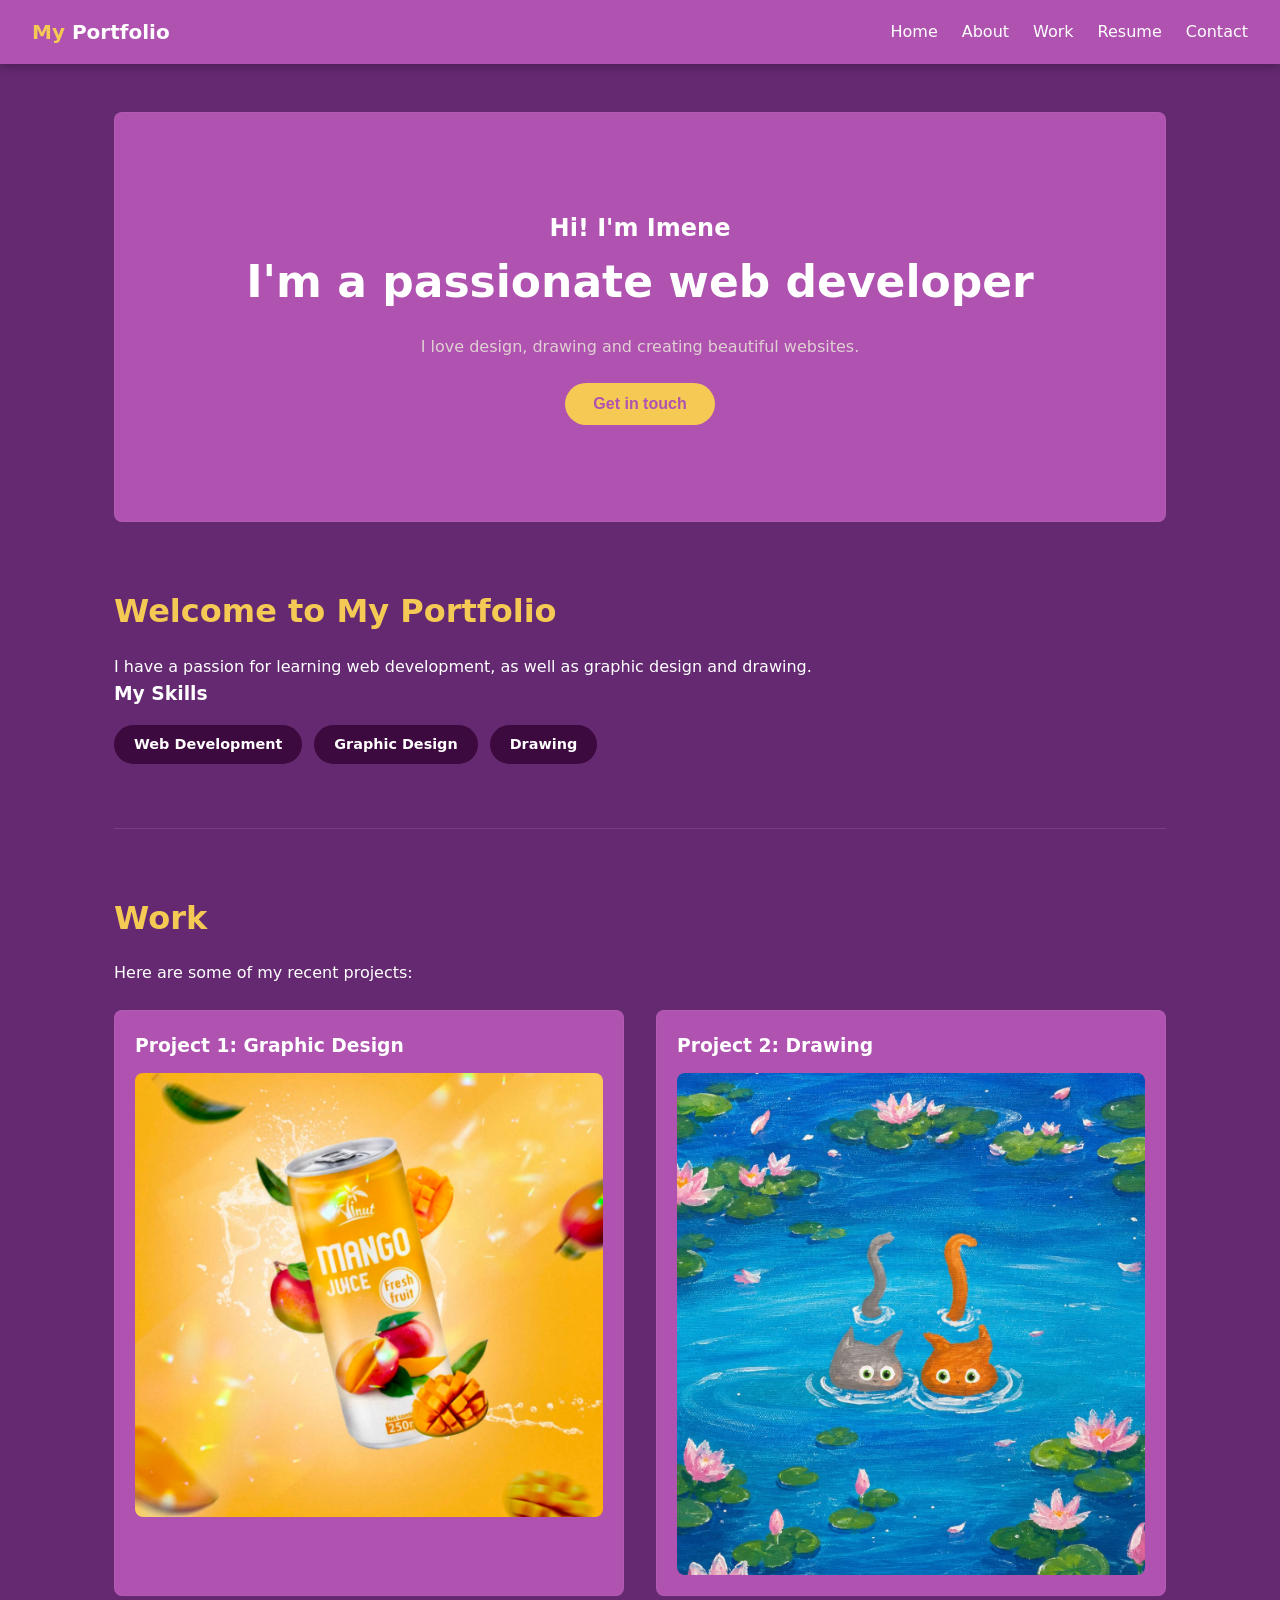
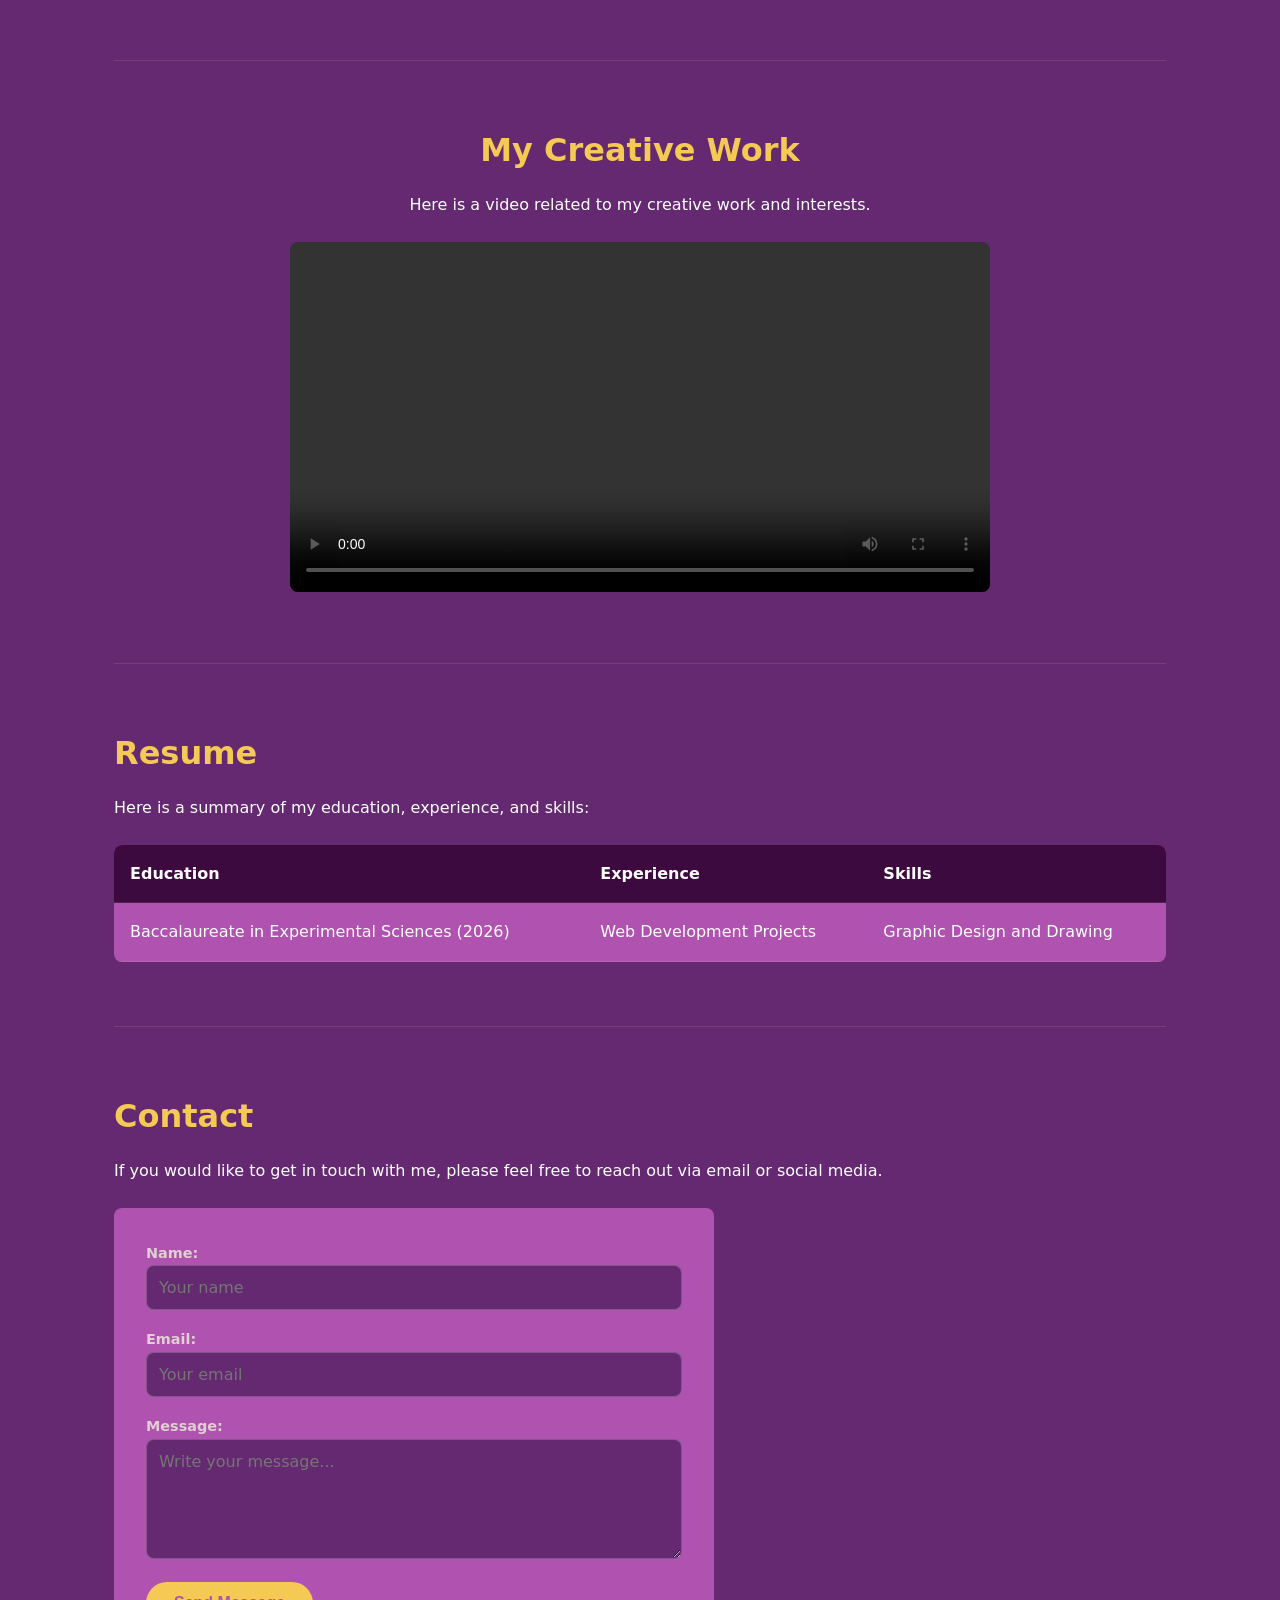
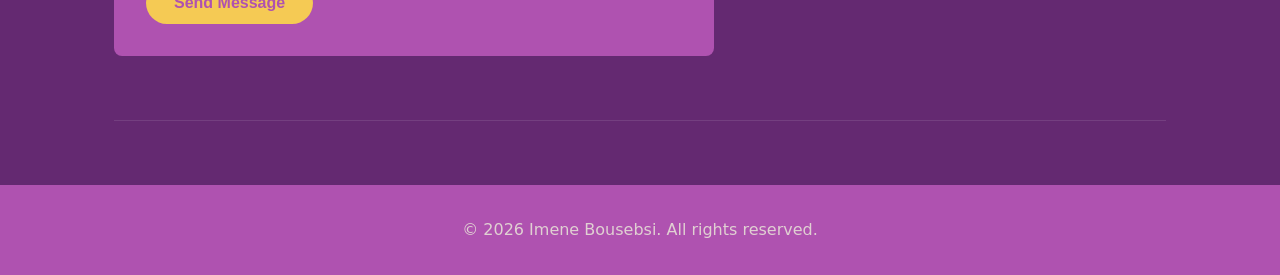
==== commit 34a88b21: "Enhance index.html and style.css for improved structure, accessibility, and visual consistency" ====
--- a/html.project.1/index.html
+++ b/html.project.1/index.html
@@ -3,18 +3,19 @@
   <head>
     <meta charset="UTF-8" />
     <meta name="viewport" content="width=device-width, initial-scale=1.0" />
-    <title>My Portfolio</title>
-
+    <title>Imene Bousebsi - Portfolio</title>
     <link rel="stylesheet" href="style.css" />
   </head>
+
   <body>
-    <!--navbar-->
+
+    <!-- Header / Navbar -->
     <header>
-      <!-- logo -->
-      <a href="/">
+      <a href="#home">
         <span>My</span>
         <span>Portfolio</span>
       </a>
+
       <nav>
         <ul>
           <li><a href="#home">Home</a></li>
@@ -27,22 +28,34 @@
     </header>
 
     <main>
-      <!-- Hero Section -->
+
+      <!-- Hero / Home -->
       <section id="home">
-        <h2>Hi! I'm Imene</h2>
-        <h3>I'm a passionate web developer</h3>
-        <p>I love design, drawing and creating beautiful websites.</p>
-        <button type="button">Get in touch</button>
-      </section>
-
-      <!-- About Section -->
+        <h1>Hi! I'm Imene</h1>
+
+        <h2>I'm a passionate web developer</h2>
+
+        <p>
+          I love design, drawing and creating beautiful websites.
+        </p>
+
+        <a href="#contact">
+          <button type="button">Get in touch</button>
+        </a>
+      </section>
+
+
+      <!-- About -->
       <section id="about">
         <h2>Welcome to My Portfolio</h2>
+
         <p>
           I have a passion for learning web development, as well as graphic
           design and drawing.
         </p>
-        <h3>My skills</h3>
+
+        <h3>My Skills</h3>
+
         <ul>
           <li>Web Development</li>
           <li>Graphic Design</li>
@@ -50,80 +63,138 @@
         </ul>
       </section>
 
-      <!-- Work Section -->
+
+      <!-- Work -->
       <section id="work">
         <h2>Work</h2>
+
         <p>Here are some of my recent projects:</p>
+
         <ul>
           <li>
-            <p>Project 1: Graphic Design</p>
-            <img src="design.png" alt="Graphic Design Project" />
+            <h3>Project 1: Graphic Design</h3>
+            <img
+              src="design.png"
+              alt="Graphic Design Project"
+              width="300"
+            />
           </li>
+
           <li>
-            <p>Project 2: Drawing</p>
-            <img src="drawing.png" alt="Drawing Project" />
+            <h3>Project 2: Drawing</h3>
+            <img
+              src="drawing.png"
+              alt="Drawing Project"
+              width="300"
+            />
           </li>
         </ul>
       </section>
 
-      <!-- Resume Section -->
+
+      <!-- Video -->
+      <section id="video">
+        <h2>My Creative Work</h2>
+
+        <p>
+          Here is a video related to my creative work and interests.
+        </p>
+
+        <video width="500" controls>
+          <source src="video.mp4" type="video/mp4" />
+          Your browser does not support the video tag.
+        </video>
+      </section>
+
+
+      <!-- Resume -->
       <section id="resume">
         <h2>Resume</h2>
-        <p>Here is a summary of my education, experience, and skills:</p>
+
+        <p>
+          Here is a summary of my education, experience, and skills:
+        </p>
+
         <table>
           <thead>
             <tr>
-              <th>Education</th>
-              <th>Experience</th>
-              <th>Skills</th>
+              <th scope="col">Education</th>
+              <th scope="col">Experience</th>
+              <th scope="col">Skills</th>
             </tr>
           </thead>
+
           <tbody>
             <tr>
               <td>Baccalaureate in Experimental Sciences (2026)</td>
               <td>Web Development Projects</td>
-              <td>Passionate about Graphic Design & Proficient in Drawing</td>
+              <td>
+                Graphic Design and Drawing
+              </td>
             </tr>
           </tbody>
         </table>
       </section>
 
-      <!-- Contact Section -->
+
+      <!-- Contact -->
       <section id="contact">
         <h2>Contact</h2>
-        <p>
-          If you would like to get in touch with me, please feel free to reach
-          out via email or social media:
-        </p>
+
+        <p>
+          If you would like to get in touch with me, please feel free to
+          reach out via email or social media.
+        </p>
+
         <form>
-          <label for="name">Name:</label>
-          <input
-            type="text"
-            id="name"
-            name="name"
-            placeholder="Name"
-            required
-          />
-
-          <label for="email">Email:</label>
-          <input
-            type="email"
-            id="email"
-            name="email"
-            required
-            placeholder="email"
-          />
-
-          <label for="message">Message:</label>
-          <textarea id="message" name="message" required></textarea>
+
+          <div>
+            <label for="name">Name:</label>
+
+            <input
+              type="text"
+              id="name"
+              name="name"
+              placeholder="Your name"
+              required
+            />
+          </div>
+
+          <div>
+            <label for="email">Email:</label>
+
+            <input
+              type="email"
+              id="email"
+              name="email"
+              placeholder="Your email"
+              required
+            />
+          </div>
+
+          <div>
+            <label for="message">Message:</label>
+
+            <textarea
+              id="message"
+              name="message"
+              placeholder="Write your message..."
+              required
+            ></textarea>
+          </div>
 
           <button type="submit">Send Message</button>
+
         </form>
       </section>
+
     </main>
 
+
+    <!-- Footer -->
     <footer>
       <p>&copy; 2026 Imene Bousebsi. All rights reserved.</p>
     </footer>
+
   </body>
-</html>
+</html>
--- a/html.project.1/style.css
+++ b/html.project.1/style.css
@@ -1,12 +1,12 @@
 /* CSS Variables & Theme Setup */
 :root {
   /* Colors */
-  --color-primary: #642971; /* Deep Burgundy */
-  --color-second: #3d0a3f; /* Lighter Burgundy / Wine */
-  --color-accent: #f5ca54; /* Warm Gold accent for highlights */
-  --color-text: #ffffff; /* Light text for high contrast */
+  --color-primary: #642971; 
+  --color-second: #3d0a3f; 
+  --color-accent: #f5ca54; 
+  --color-text: #ffffff; 
   --color-text-muted: #e0d0d2;
-  --color-card-bg: #af52b0; /* Darker background for cards */
+  --color-card-bg: #af52b0;
 
   /* Border Radius */
   --radius-sm: 8px;
@@ -182,6 +182,20 @@
   display: block;
 }
 
+
+
+#video {
+  text-align: center;
+}
+
+#video video {
+  width: 100%;
+  max-width: 700px;
+  margin-top: 1.5rem;
+  border-radius: var(--radius-sm);
+}
+
+
 /* Table Styles (Resume) */
 table {
   width: 100%;
